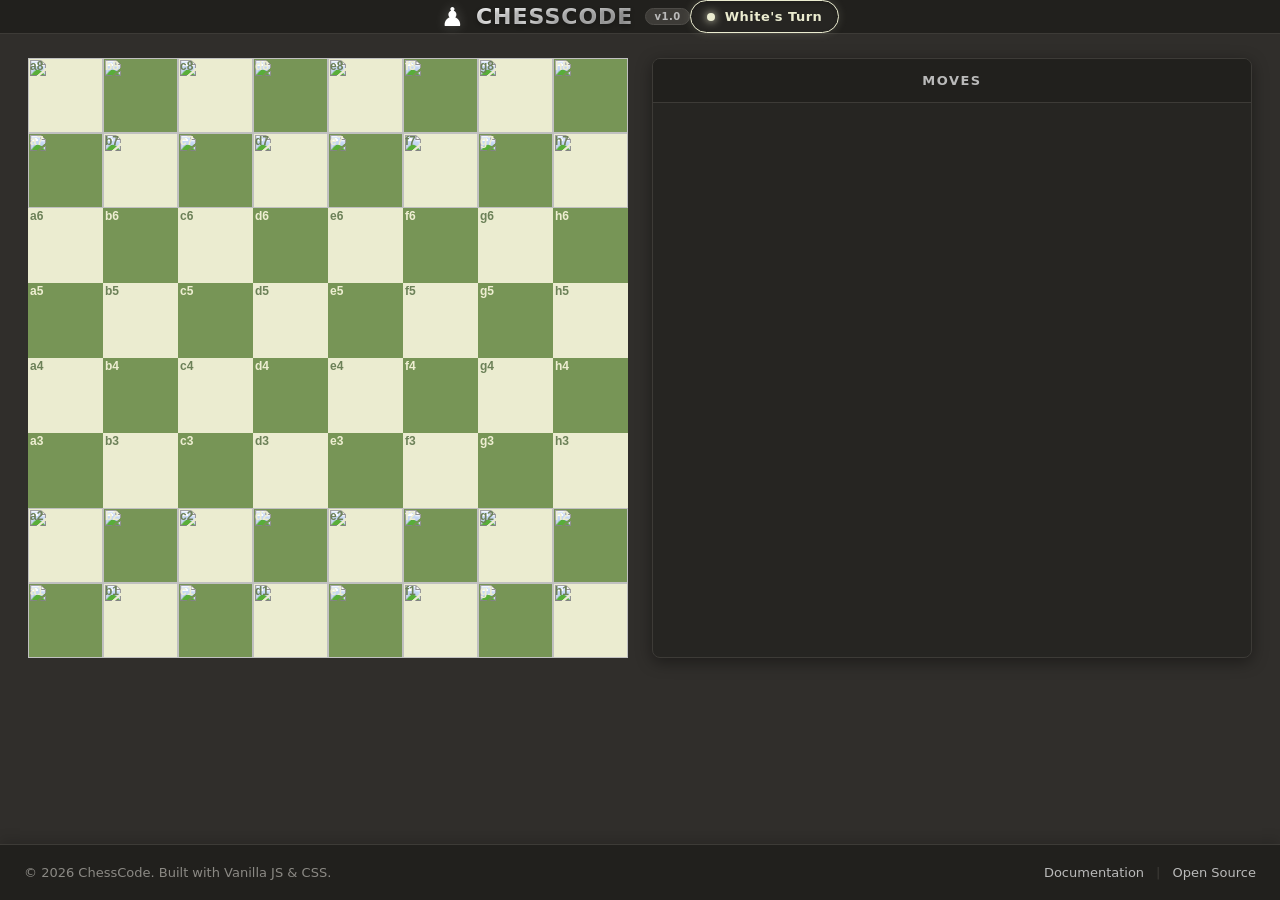
==== index.html @ a530fbfc "updated header or footer" ====
<!doctype html>
<html lang="en">

<head>
  <meta charset="UTF-8" />
  <meta name="viewport" content="width=device-width, initial-scale=1.0" />
  <title>ChessCode</title>
  <link rel="stylesheet" href="./style/style.css" />
  <link rel="stylesheet" href="./style/mobile.css" />
</head>

<body>
  <header class="app-header">
    <div class="header-content">
      <div class="logo-area">
        <span class="logo-icon">♟️</span>
        <h1 class="app-title">ChessCode</h1>
        <span class="badge">v1.0</span>
      </div>
      <div class="header-actions">
        <div id="game-status" class="status-indicator white-turn">
          <span class="status-dot"></span>
          <span id="status-text">White's Turn</span>
        </div>
      </div>
    </div>
  </header>

  <main id="flex">
    <div id="root"></div>
    <div id="chessboardmovelogger">
      <div class="logger-header">Moves</div>
      <ol></ol>
    </div>
  </main>

  <footer class="app-footer">
    <div class="footer-content">
      <div class="footer-left">
        <p>&copy; 2026 ChessCode. Built with Vanilla JS & CSS.</p>
      </div>
      <div class="footer-right">
        <a href="./docs/README.md" class="footer-link">Documentation</a>
        <span class="footer-divider">|</span>
        <span class="footer-link">Open Source</span>
      </div>
    </div>
  </footer>

  <script type="module" src="./index.js"></script>
</body>

</html>
---- style/style.css ----
* {
  box-sizing: border-box;
  color: white;
}

body {
  background-color: #302e2b;
  font-family: "Inter", "Segoe UI", system-ui, -apple-system, sans-serif;
  margin: 0;
  padding: 0;
  display: flex;
  flex-direction: column;
  min-height: 100vh;
}

/* ===== LAYOUT ===== */

#flex {
  display: flex;
  gap: 24px;
  justify-content: center;
  align-items: flex-start;
  flex: 1;
  padding: 24px;
}

.board-container {
  display: flex;
  flex-direction: column;
  align-items: center;
  gap: 0;
}

.side-panel {
  display: flex;
  flex-direction: column;
  gap: 16px;
  margin-top: 0;
}

/* ===== BOARD ===== */

#root {
  display: flex;
  flex-direction: column;
  justify-content: center;
  width: max-content;
}

.squareRow {
  display: flex;
  width: 600px;
  height: 75px;
  background-color: aqua;
}

.square {
  width: 75px;
  height: 75px;
  margin: auto;
  position: relative;
}

.white {
  background-color: #ebecd0;
}

.black {
  background-color: #779556;
}

.highlightYellow {
  background-color: #f7f769;
}

.piece {
  width: 75px;
  height: 75px;
  margin: auto;
  display: block;
  cursor: pointer;
}

.captureColor {
  background-color: #ee4b2b;
}

.highlight {
  position: absolute;
  top: 50%;
  left: 50%;
  transform: translate(-50%, -50%);
  width: 25px;
  height: 25px;
  border-radius: 75%;
  background-color: rgba(0, 0, 0, 0.2);
}

/* ===== SQUARE LABELS ===== */

.labelId {
  position: absolute;
  color: #302e2b;
  font-size: 12px;
  font-weight: 600;
  font-family: "Inter", "Gill Sans", "Gill Sans MT", Calibri, "Trebuchet MS", sans-serif;
  left: 2px;
  top: 0.5px;
}

.white-label-id {
  color: #6c8158;
}

.black-label-id {
  color: #eeeed2;
}



/* ===== MOVE LOGGER ===== */

#chessboardmovelogger {
  display: flex;
  flex-direction: column;
  height: 600px;
  width: 600px;
  background-color: #262522;
  border: 1px solid #3d3b37;
  border-radius: 8px;
  box-shadow: 0 4px 16px rgba(0, 0, 0, 0.4);
  font-family: "Inter", system-ui, -apple-system, sans-serif;
}

.logger-header {
  background-color: #21201d;
  color: #bababa;
  text-align: center;
  padding: 14px;
  font-weight: 700;
  font-size: 13px;
  text-transform: uppercase;
  letter-spacing: 1.5px;
  border-bottom: 1px solid #3d3b37;
  border-top-left-radius: 7px;
  border-top-right-radius: 7px;
}

#chessboardmovelogger ol {
  flex: 1;
  overflow-y: auto;
  margin: 0;
  padding: 8px 0;
  list-style-type: none;
  counter-reset: move-counter;
}

#chessboardmovelogger li {
  display: grid;
  grid-template-columns: 45px 1fr 1fr;
  padding: 10px 16px;
  font-size: 14px;
  color: #c3c3c3;
  align-items: center;
  border-bottom: 1px solid rgba(255, 255, 255, 0.02);
  transition: background-color 0.15s ease;
}

#chessboardmovelogger li:nth-child(odd) {
  background-color: #2a2926;
}

#chessboardmovelogger li:hover {
  background-color: #31302c;
}

#chessboardmovelogger li::before {
  counter-increment: move-counter;
  content: counter(move-counter) ".";
  color: #646464;
  font-weight: 700;
  font-family: "JetBrains Mono", monospace;
  font-size: 13px;
}

.leftSide,
.rightSide {
  font-family: "JetBrains Mono", monospace;
  font-size: 14px;
  display: flex;
  align-items: center;
  gap: 6px;
}

.leftSide {
  color: #e1e1e1;
}

.rightSide {
  color: #bababa;
}

/* Custom premium scrollbar for the moves list */
#chessboardmovelogger ol::-webkit-scrollbar {
  width: 8px;
}

#chessboardmovelogger ol::-webkit-scrollbar-track {
  background: #21201d;
}

#chessboardmovelogger ol::-webkit-scrollbar-thumb {
  background: #474540;
  border-radius: 4px;
}

#chessboardmovelogger ol::-webkit-scrollbar-thumb:hover {
  background: #575550;
}

/* ===== PAWN PROMOTION MODAL ===== */

.modal-container {
  position: absolute;
  top: 0;
  right: 0;
  bottom: 0;
  left: 0;
  display: flex;
  justify-content: center;
  align-items: center;
  flex-direction: column;
}

.blur {
  filter: blur(16px);
}

.modal p {
  font-family: "Inter", sans-serif;
  font-size: 40px;
  padding: 4px 8px;
  color: #fff;
  text-align: center;
  background-color: red;
}

.modal img {
  box-sizing: border-box;
  width: 180px;
  border: 5px solid transparent;
}

.modal img:hover {
  border: 5px solid yellow;
}

/* ===== HEADER & FOOTER ===== */

.app-header {
  display: flex;
  flex-direction: column;
  justify-content: center;
  align-items: center;
  background-color: #21201d;
  border-bottom: 1px solid #3d3b37;
}

.header-content {
  max-width: 1250px;
  margin: 0 auto;
  display: flex;
  justify-content: space-between;
  align-items: center;
}

.logo-area {
  display: flex;
  align-items: center;
  gap: 12px;
}

.logo-icon {
  font-size: 26px;
  filter: drop-shadow(0 0 6px rgba(255, 255, 255, 0.2));
  transition: transform 0.3s ease;
}

.logo-area:hover .logo-icon {
  transform: rotate(15deg) scale(1.1);
}

.app-title {
  font-size: 22px;
  font-weight: 800;
  letter-spacing: 1px;
  margin: 0;
  text-transform: uppercase;
  background: linear-gradient(135deg, #ffffff 0%, #a8a8a8 100%);
  -webkit-background-clip: text;
  -webkit-text-fill-color: transparent;
  text-shadow: 0 2px 4px rgba(0, 0, 0, 0.3);
}

.badge {
  background-color: #3d3b37;
  color: #bababa;
  font-size: 10px;
  font-weight: 700;
  padding: 2px 8px;
  border-radius: 12px;
  border: 1px solid #4d4b47;
  letter-spacing: 0.5px;
}

.header-actions {
  display: flex;
  align-items: center;
  gap: 16px;
}

.status-indicator {
  display: flex;
  align-items: center;
  gap: 10px;
  background-color: #262522;
  padding: 8px 16px;
  border-radius: 20px;
  border: 1px solid #3d3b37;
  font-size: 13px;
  font-weight: 600;
  letter-spacing: 0.5px;
  transition: all 0.3s cubic-bezier(0.4, 0, 0.2, 1);
  box-shadow: inset 0 2px 4px rgba(0, 0, 0, 0.2);
}

.status-dot {
  width: 8px;
  height: 8px;
  border-radius: 50%;
  transition: all 0.3s ease;
}

/* White turn indicator states */
.status-indicator.white-turn {
  border-color: #ebecd0;
  box-shadow: 0 0 10px rgba(235, 236, 208, 0.15), inset 0 2px 4px rgba(0, 0, 0, 0.2);
}

.status-indicator.white-turn .status-dot {
  background-color: #ebecd0;
  box-shadow: 0 0 8px #ebecd0;
}

.status-indicator.white-turn #status-text {
  color: #ebecd0;
}

/* Black turn indicator states */
.status-indicator.black-turn {
  border-color: #779556;
  box-shadow: 0 0 10px rgba(119, 149, 86, 0.15), inset 0 2px 4px rgba(0, 0, 0, 0.2);
}

.status-indicator.black-turn .status-dot {
  background-color: #779556;
  box-shadow: 0 0 8px #779556;
}

.status-indicator.black-turn #status-text {
  color: #779556;
}

/* FOOTER STYLING */
.app-footer {
  background-color: #21201d;
  border-top: 1px solid #3d3b37;
  padding: 20px 24px;
  margin-top: auto;
  box-shadow: 0 -4px 12px rgba(0, 0, 0, 0.15);
}

.footer-content {
  max-width: 1250px;
  margin: 0 auto;
  display: flex;
  justify-content: space-between;
  align-items: center;
  color: #8b8984;
  font-size: 13px;
}

.footer-left p {
  margin: 0;
  color: #8b8984;
}

.footer-right {
  display: flex;
  align-items: center;
  gap: 12px;
}

.footer-link {
  color: #bababa;
  text-decoration: none;
  font-weight: 500;
  transition: color 0.2s ease, text-shadow 0.2s ease;
}

.footer-link:hover {
  color: #ffffff;
  text-shadow: 0 0 8px rgba(255, 255, 255, 0.4);
}

.footer-divider {
  color: #3d3b37;
  user-select: none;
}
---- style/mobile.css ----
/* =============================================
   MOBILE & RESPONSIVE LAYOUT
   Breakpoints:
     - Tablet:  max-width 1024px
     - Phone:   max-width 600px
     - Small:   max-width 400px
   ============================================= */

/* ───────── Tablet (≤ 1024px) ───────── */
@media screen and (max-width: 1024px) {

  /* Stack board + logger vertically */
  #flex {
    flex-direction: column;
    align-items: center;
    gap: 16px;
    padding: 12px;
  }

  body {
    padding: 12px;
  }

  /* Scale the board to fit the viewport */
  .squareRow {
    width: calc(min(90vw, 560px));        /* row width adapts */
    height: calc(min(90vw, 560px) / 8);   /* keep squares square */
  }

  .square {
    width:  calc(min(90vw, 560px) / 8);
    height: calc(min(90vw, 560px) / 8);
  }

  .piece {
    width:  calc(min(90vw, 560px) / 8);
    height: calc(min(90vw, 560px) / 8);
  }

  .highlight {
    width:  calc(min(90vw, 560px) / 8 / 3);
    height: calc(min(90vw, 560px) / 8 / 3);
  }

  /* Square labels – scale with square size (desktop ratio: 12px / 75px ≈ 16%) */
  .labelId {
    font-size: calc(min(90vw, 560px) / 8 * 0.16);
  }

  /* Move logger matches board width */
  #chessboardmovelogger {
    width: calc(min(90vw, 560px));
    height: 300px;                         /* shorter on tablets */
  }

  /* Promotion modal images scale down */
  .modal img {
    width: 140px;
  }

  .modal p {
    font-size: 32px;
  }
}


/* ───────── Phone (≤ 600px) ───────── */
@media screen and (max-width: 600px) {

  body {
    padding: 6px;
  }

  #flex {
    gap: 10px;
    padding: 6px;
  }

  /* Board fills almost the full width */
  .squareRow {
    width: calc(96vw);
    height: calc(96vw / 8);
  }

  .square {
    width:  calc(96vw / 8);
    height: calc(96vw / 8);
  }

  .piece {
    width:  calc(96vw / 8);
    height: calc(96vw / 8);
  }

  .highlight {
    width:  calc(96vw / 8 / 3);
    height: calc(96vw / 8 / 3);
  }

  /* Square labels – scale with square size */
  .labelId {
    font-size: calc(96vw / 8 * 0.16);
    left: 1px;
    top: 0px;
  }

  /* Move logger */
  #chessboardmovelogger {
    width: 96vw;
    height: 240px;
    border-radius: 6px;
  }

  .logger-header {
    padding: 10px;
    font-size: 11px;
    letter-spacing: 1px;
  }

  #chessboardmovelogger li {
    grid-template-columns: 35px 1fr 1fr;
    padding: 8px 10px;
    font-size: 12px;
  }

  #chessboardmovelogger li::before {
    font-size: 11px;
  }

  .leftSide,
  .rightSide {
    font-size: 12px;
    gap: 4px;
  }

  /* Scrollbar thinner on mobile */
  #chessboardmovelogger ol::-webkit-scrollbar {
    width: 5px;
  }

  /* Promotion modal */
  .modal img {
    width: 100px;
  }

  .modal p {
    font-size: 26px;
    padding: 3px 6px;
  }
}


/* ───────── Small phones (≤ 400px) ───────── */
@media screen and (max-width: 400px) {

  body {
    padding: 2px;
  }

  #flex {
    gap: 6px;
    padding: 2px;
  }

  .squareRow {
    width: 98vw;
    height: calc(98vw / 8);
  }

  .square {
    width:  calc(98vw / 8);
    height: calc(98vw / 8);
  }

  .piece {
    width:  calc(98vw / 8);
    height: calc(98vw / 8);
  }

  .highlight {
    width:  calc(98vw / 8 / 3);
    height: calc(98vw / 8 / 3);
  }

  .labelId {
    font-size: calc(98vw / 8 * 0.16);
  }

  /* Move logger compact */
  #chessboardmovelogger {
    width: 98vw;
    height: 200px;
    border-radius: 4px;
  }

  .logger-header {
    padding: 8px;
    font-size: 10px;
  }

  #chessboardmovelogger li {
    grid-template-columns: 28px 1fr 1fr;
    padding: 6px 8px;
    font-size: 11px;
  }

  .leftSide,
  .rightSide {
    font-size: 11px;
  }

  /* Promotion modal */
  .modal img {
    width: 80px;
  }

  .modal p {
    font-size: 22px;
  }
}


/* ───────── Landscape phones ───────── */
@media screen and (max-height: 500px) and (orientation: landscape) {

  #flex {
    flex-direction: row;
    align-items: flex-start;
    gap: 10px;
  }

  /* Use viewport height to fit the board on screen */
  .squareRow {
    width: calc(85vh);
    height: calc(85vh / 8);
  }

  .square {
    width:  calc(85vh / 8);
    height: calc(85vh / 8);
  }

  .piece {
    width:  calc(85vh / 8);
    height: calc(85vh / 8);
  }

  #chessboardmovelogger {
    width: 240px;
    height: 85vh;
  }

  .highlight {
    width:  calc(85vh / 8 / 3);
    height: calc(85vh / 8 / 3);
  }

  .labelId {
    font-size: calc(85vh / 8 * 0.16);
  }
}

/* =============================================
   Header & Footer Mobile Styling
   ============================================= */

@media screen and (max-width: 1024px) {
  .app-header {
    padding: 12px 16px;
  }
  .app-footer {
    padding: 16px;
  }
}

@media screen and (max-width: 600px) {
  .header-content {
    flex-direction: column;
    gap: 10px;
    align-items: center;
  }
  .logo-area {
    gap: 8px;
  }
  .app-title {
    font-size: 18px;
  }
  .footer-content {
    flex-direction: column;
    gap: 12px;
    align-items: center;
    text-align: center;
  }
  .footer-right {
    gap: 8px;
  }
}

@media screen and (max-width: 400px) {
  .app-title {
    font-size: 16px;
  }
  .badge {
    display: none;
  }
}
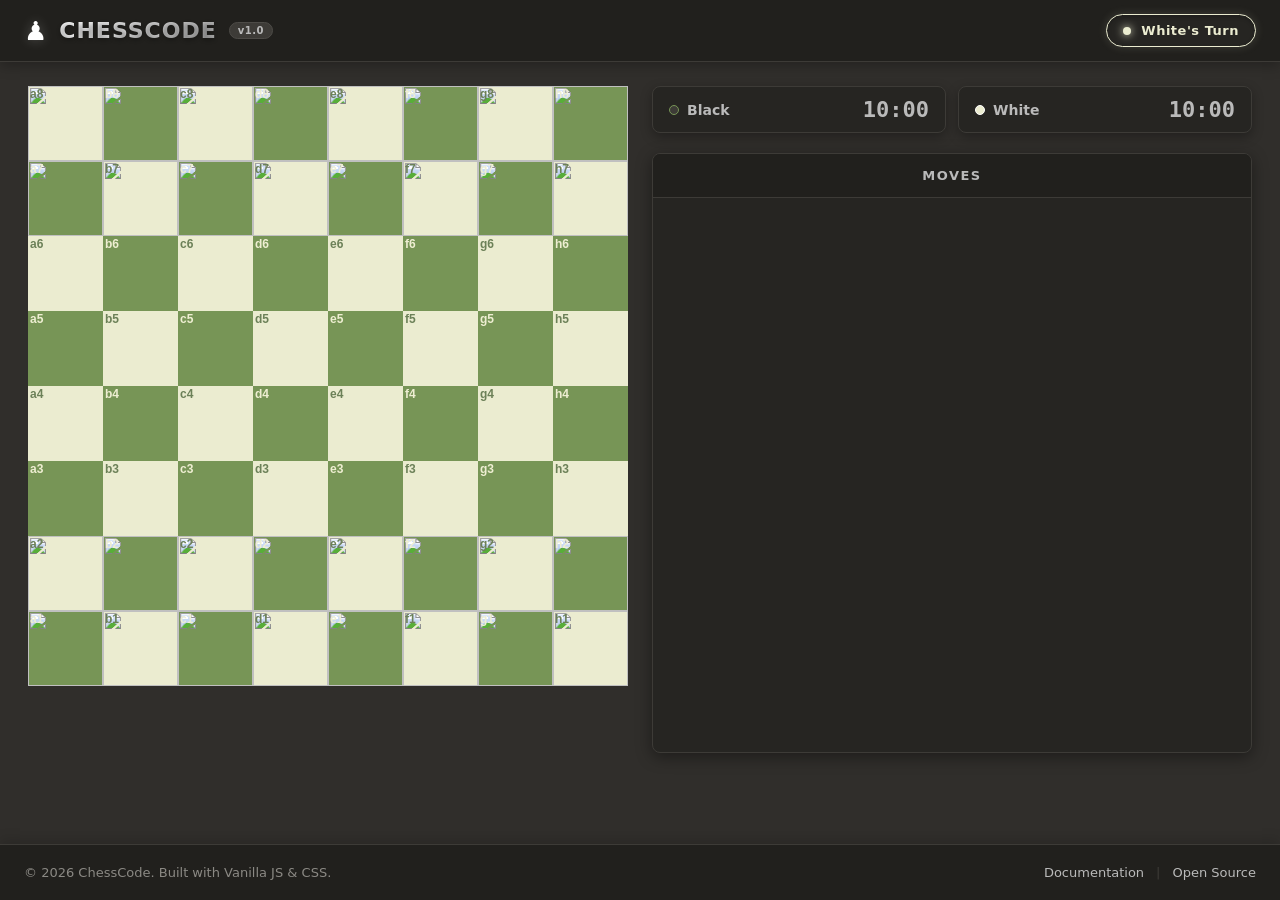
==== commit 53441da8: "feat: implement core chess UI/UX, game timers, and architectural documentation" ====
--- a/index.html
+++ b/index.html
@@ -27,10 +27,30 @@
   </header>
 
   <main id="flex">
-    <div id="root"></div>
-    <div id="chessboardmovelogger">
-      <div class="logger-header">Moves</div>
-      <ol></ol>
+    <div class="board-container">
+      <div id="root"></div>
+    </div>
+    <div class="side-panel">
+      <div class="timers-widget">
+        <div class="timer-card black-card">
+          <div class="timer-player-info">
+            <span class="player-dot black-dot"></span>
+            <span class="player-name">Black</span>
+          </div>
+          <div id="black-timer" class="timer">10:00</div>
+        </div>
+        <div class="timer-card white-card">
+          <div class="timer-player-info">
+            <span class="player-dot white-dot"></span>
+            <span class="player-name">White</span>
+          </div>
+          <div id="white-timer" class="timer">10:00</div>
+        </div>
+      </div>
+      <div id="chessboardmovelogger">
+        <div class="logger-header">Moves</div>
+        <ol></ol>
+      </div>
     </div>
   </main>
 
--- a/style/style.css
+++ b/style/style.css
@@ -258,12 +258,13 @@
 /* ===== HEADER & FOOTER ===== */
 
 .app-header {
-  display: flex;
-  flex-direction: column;
-  justify-content: center;
-  align-items: center;
   background-color: #21201d;
   border-bottom: 1px solid #3d3b37;
+  padding: 14px 24px;
+  position: sticky;
+  top: 0;
+  z-index: 100;
+  box-shadow: 0 4px 12px rgba(0, 0, 0, 0.25);
 }
 
 .header-content {
@@ -415,5 +416,158 @@
 
 .footer-divider {
   color: #3d3b37;
-  user-select: none;
+  /* user-select: none; */
+}
+
+/* ===== TIMERS ===== */
+.timers-widget {
+  display: flex;
+  gap: 12px;
+  width: 100%;
+  margin-bottom: 4px;
+}
+
+.timer-card {
+  flex: 1;
+  background-color: #262522;
+  border: 1px solid #3d3b37;
+  border-radius: 8px;
+  padding: 10px 16px;
+  display: flex;
+  justify-content: space-between;
+  align-items: center;
+  box-shadow: 0 4px 12px rgba(0, 0, 0, 0.3);
+  transition: all 0.3s ease;
+}
+
+.timer-card:has(.timer.active) {
+  border-color: #779556;
+  box-shadow: 0 0 12px rgba(119, 149, 86, 0.25);
+}
+
+.timer-card:has(.timer.low-time) {
+  border-color: #ff3b30;
+  box-shadow: 0 0 12px rgba(255, 59, 48, 0.25);
+}
+
+.timer-player-info {
+  display: flex;
+  align-items: center;
+  gap: 8px;
+}
+
+.player-dot {
+  width: 10px;
+  height: 10px;
+  border-radius: 50%;
+  display: inline-block;
+}
+
+.player-dot.white-dot {
+  background-color: #ebecd0;
+  border: 1px solid #ffffff;
+}
+
+.player-dot.black-dot {
+  background-color: #3d3b37;
+  border: 1px solid #779556;
+}
+
+.player-name {
+  font-size: 14px;
+  font-weight: 600;
+  color: #bababa;
+}
+
+.timer {
+  font-family: "JetBrains Mono", monospace;
+  font-size: 22px;
+  font-weight: 700;
+  color: #bababa;
+  text-align: right;
+  transition: all 0.3s ease;
+}
+
+.timer.active {
+  color: #ffffff;
+  text-shadow: 0 0 8px rgba(255, 255, 255, 0.5);
+}
+
+.timer.low-time {
+  animation: pulse-red 1s infinite alternate;
+  color: #ff3b30;
+}
+
+@keyframes pulse-red {
+  from {
+    box-shadow: 0 0 8px rgba(255, 59, 48, 0.4);
+  }
+  to {
+    box-shadow: 0 0 20px rgba(255, 59, 48, 0.8);
+  }
+}
+
+/* ===== TIMEOUT OVERLAY ===== */
+.timeout-overlay {
+  position: fixed;
+  top: 0;
+  left: 0;
+  width: 100vw;
+  height: 100vh;
+  background-color: rgba(0, 0, 0, 0.8);
+  display: flex;
+  justify-content: center;
+  align-items: center;
+  z-index: 10000;
+  font-family: "Inter", sans-serif;
+  backdrop-filter: blur(4px);
+}
+
+.timeout-overlay-content {
+  background-color: #262522;
+  padding: 32px 48px;
+  border-radius: 8px;
+  border: 1px solid #3d3b37;
+  text-align: center;
+  box-shadow: 0 8px 32px rgba(0, 0, 0, 0.5);
+  animation: modalScale 0.3s ease-out;
+}
+
+.timeout-overlay h2 {
+  font-size: 32px;
+  margin-bottom: 16px;
+  color: #ff3b30;
+}
+
+.timeout-overlay p {
+  font-size: 18px;
+  color: #bababa;
+  margin-bottom: 24px;
+}
+
+.timeout-overlay button {
+  background-color: #779556;
+  color: #ffffff;
+  border: none;
+  padding: 12px 24px;
+  font-size: 16px;
+  font-weight: 600;
+  border-radius: 4px;
+  cursor: pointer;
+  transition: background-color 0.2s ease;
+}
+
+.timeout-overlay button:hover {
+  background-color: #86a665;
+}
+
+@keyframes modalScale {
+  from {
+    transform: scale(0.9);
+    opacity: 0;
+  }
+  to {
+    transform: scale(1);
+    opacity: 1;
+  }
 }
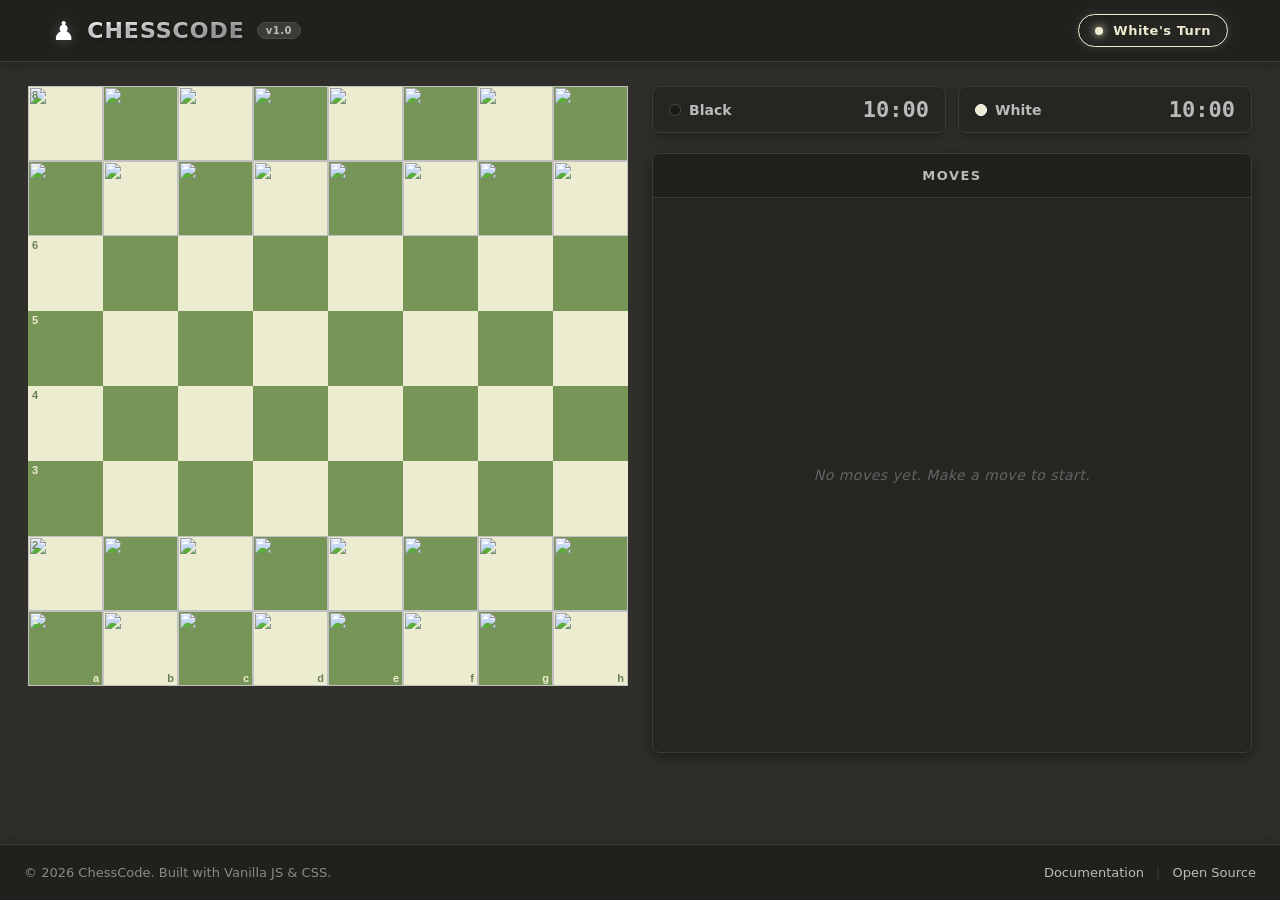
==== commit 238ee4a8: "fix(ui): resolve usability issues for square coordinates, player status indicators, header alignment" ====
--- a/index.html
+++ b/index.html
@@ -34,22 +34,22 @@
       <div class="timers-widget">
         <div class="timer-card black-card">
           <div class="timer-player-info">
-            <span class="player-dot black-dot"></span>
+            <span class="player-dot black-dot" aria-hidden="true"></span>
             <span class="player-name">Black</span>
           </div>
           <div id="black-timer" class="timer">10:00</div>
         </div>
         <div class="timer-card white-card">
           <div class="timer-player-info">
-            <span class="player-dot white-dot"></span>
+            <span class="player-dot white-dot" aria-hidden="true"></span>
             <span class="player-name">White</span>
           </div>
           <div id="white-timer" class="timer">10:00</div>
         </div>
       </div>
-      <div id="chessboardmovelogger">
+      <div id="chessboardmovelogger" aria-label="Move history">
         <div class="logger-header">Moves</div>
-        <ol></ol>
+        <ol aria-live="polite" aria-atomic="false" aria-relevant="additions"></ol>
       </div>
     </div>
   </main>
--- a/style/style.css
+++ b/style/style.css
@@ -100,12 +100,21 @@
 
 .labelId {
   position: absolute;
-  color: #302e2b;
-  font-size: 12px;
-  font-weight: 600;
+  font-size: 11px;
+  font-weight: 700;
   font-family: "Inter", "Gill Sans", "Gill Sans MT", Calibri, "Trebuchet MS", sans-serif;
-  left: 2px;
-  top: 0.5px;
+  pointer-events: none;
+  user-select: none;
+}
+
+.rank-label {
+  top: 3px;
+  left: 4px;
+}
+
+.file-label {
+  bottom: 2px;
+  right: 4px;
 }
 
 .white-label-id {
@@ -153,6 +162,19 @@
   padding: 8px 0;
   list-style-type: none;
   counter-reset: move-counter;
+  position: relative;
+}
+
+#chessboardmovelogger ol:empty::after {
+  content: "No moves yet. Make a move to start.";
+  display: flex;
+  align-items: center;
+  justify-content: center;
+  height: 100%;
+  color: #646464;
+  font-size: 14px;
+  font-style: italic;
+  letter-spacing: 0.5px;
 }
 
 #chessboardmovelogger li {
@@ -260,7 +282,7 @@
 .app-header {
   background-color: #21201d;
   border-bottom: 1px solid #3d3b37;
-  padding: 14px 24px;
+  padding: 14px 0;
   position: sticky;
   top: 0;
   z-index: 100;
@@ -268,8 +290,10 @@
 }
 
 .header-content {
-  max-width: 1250px;
+  max-width: 1224px;
+  width: 100%;
   margin: 0 auto;
+  padding: 0 24px;
   display: flex;
   justify-content: space-between;
   align-items: center;
@@ -457,10 +481,11 @@
 }
 
 .player-dot {
-  width: 10px;
-  height: 10px;
+  width: 12px;
+  height: 12px;
   border-radius: 50%;
   display: inline-block;
+  flex-shrink: 0;
 }
 
 .player-dot.white-dot {
@@ -469,8 +494,8 @@
 }
 
 .player-dot.black-dot {
-  background-color: #3d3b37;
-  border: 1px solid #779556;
+  background-color: #1a1917;
+  border: 1px solid #4d4b47;
 }
 
 .player-name {
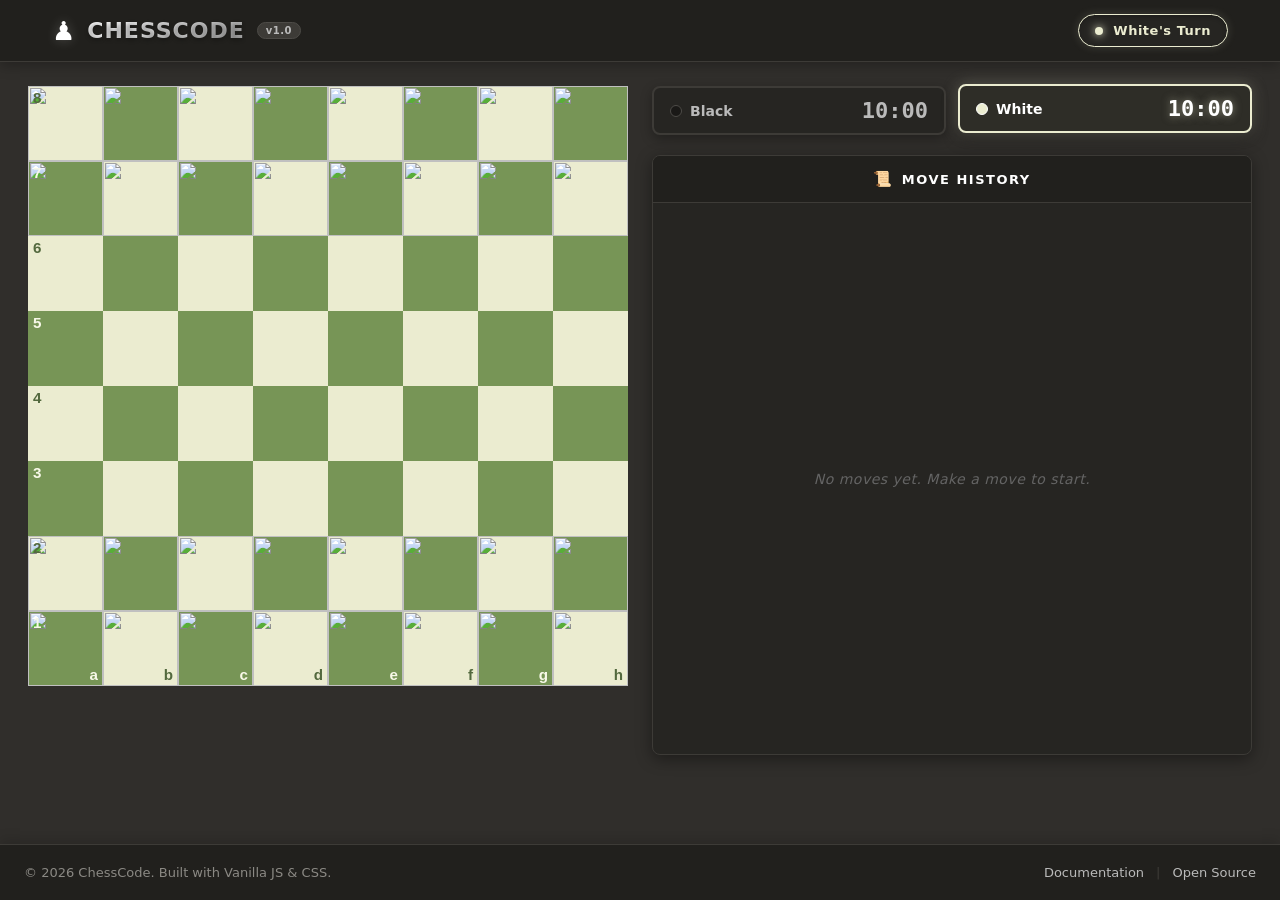
==== commit a9038b29: "fix(ui): improve chessboard coordinates, active player timer feedback, and move history affordance" ====
--- a/index.html
+++ b/index.html
@@ -32,14 +32,14 @@
     </div>
     <div class="side-panel">
       <div class="timers-widget">
-        <div class="timer-card black-card">
+        <div class="timer-card black-card" aria-label="Black player's turn - Inactive">
           <div class="timer-player-info">
             <span class="player-dot black-dot" aria-hidden="true"></span>
             <span class="player-name">Black</span>
           </div>
           <div id="black-timer" class="timer">10:00</div>
         </div>
-        <div class="timer-card white-card">
+        <div class="timer-card white-card active-player" aria-current="time" aria-label="White player's turn - Active clock">
           <div class="timer-player-info">
             <span class="player-dot white-dot" aria-hidden="true"></span>
             <span class="player-name">White</span>
@@ -47,8 +47,11 @@
           <div id="white-timer" class="timer">10:00</div>
         </div>
       </div>
-      <div id="chessboardmovelogger" aria-label="Move history">
-        <div class="logger-header">Moves</div>
+      <div id="chessboardmovelogger" role="region" aria-labelledby="move-logger-heading" tabindex="0">
+        <div class="logger-header" id="move-logger-heading">
+          <span class="logger-icon" aria-hidden="true">📜</span>
+          <span class="logger-title">Move History</span>
+        </div>
         <ol aria-live="polite" aria-atomic="false" aria-relevant="additions"></ol>
       </div>
     </div>
--- a/style/style.css
+++ b/style/style.css
@@ -100,29 +100,31 @@
 
 .labelId {
   position: absolute;
-  font-size: 11px;
-  font-weight: 700;
+  font-size: clamp(0.75rem, 1.25vw, 0.95rem);
+  font-weight: 700;
+  line-height: 1;
   font-family: "Inter", "Gill Sans", "Gill Sans MT", Calibri, "Trebuchet MS", sans-serif;
   pointer-events: none;
   user-select: none;
+  z-index: 1;
 }
 
 .rank-label {
-  top: 3px;
-  left: 4px;
+  top: 4px;
+  left: 5px;
 }
 
 .file-label {
-  bottom: 2px;
-  right: 4px;
+  bottom: 4px;
+  right: 5px;
 }
 
 .white-label-id {
-  color: #6c8158;
+  color: #53693e;
 }
 
 .black-label-id {
-  color: #eeeed2;
+  color: #f7f8e8;
 }
 
 
@@ -139,13 +141,23 @@
   border-radius: 8px;
   box-shadow: 0 4px 16px rgba(0, 0, 0, 0.4);
   font-family: "Inter", system-ui, -apple-system, sans-serif;
+  transition: border-color 0.2s ease, box-shadow 0.2s ease;
+}
+
+#chessboardmovelogger:focus-visible,
+#chessboardmovelogger ol:focus-visible {
+  outline: 2px solid #779556;
+  outline-offset: 2px;
 }
 
 .logger-header {
   background-color: #21201d;
-  color: #bababa;
-  text-align: center;
-  padding: 14px;
+  color: #e1e1e1;
+  display: flex;
+  align-items: center;
+  justify-content: center;
+  gap: 8px;
+  padding: 14px 16px;
   font-weight: 700;
   font-size: 13px;
   text-transform: uppercase;
@@ -153,6 +165,17 @@
   border-bottom: 1px solid #3d3b37;
   border-top-left-radius: 7px;
   border-top-right-radius: 7px;
+  user-select: none;
+}
+
+.logger-icon {
+  font-size: 15px;
+}
+
+.logger-title {
+  font-size: 13px;
+  font-weight: 700;
+  letter-spacing: 1.5px;
 }
 
 #chessboardmovelogger ol {
@@ -454,24 +477,62 @@
 .timer-card {
   flex: 1;
   background-color: #262522;
-  border: 1px solid #3d3b37;
+  border: 2px solid #3d3b37;
   border-radius: 8px;
   padding: 10px 16px;
   display: flex;
   justify-content: space-between;
   align-items: center;
   box-shadow: 0 4px 12px rgba(0, 0, 0, 0.3);
-  transition: all 0.3s ease;
-}
-
-.timer-card:has(.timer.active) {
+  transition: all 0.25s cubic-bezier(0.4, 0, 0.2, 1);
+  position: relative;
+}
+
+/* Active Player Timer Treatment */
+.timer-card.active-player {
+  transform: translateY(-2px);
+}
+
+.timer-card.white-card.active-player {
+  border-color: #ebecd0;
+  background-color: #2e2d27;
+  box-shadow: 0 0 16px rgba(235, 236, 208, 0.25), 0 6px 16px rgba(0, 0, 0, 0.4);
+}
+
+.timer-card.white-card.active-player .player-name {
+  color: #ffffff;
+  font-weight: 700;
+}
+
+.timer-card.white-card.active-player .timer {
+  color: #ffffff;
+  text-shadow: 0 0 8px rgba(235, 236, 208, 0.5);
+}
+
+.timer-card.black-card.active-player {
   border-color: #779556;
-  box-shadow: 0 0 12px rgba(119, 149, 86, 0.25);
+  background-color: #262922;
+  box-shadow: 0 0 16px rgba(119, 149, 86, 0.3), 0 6px 16px rgba(0, 0, 0, 0.4);
+}
+
+.timer-card.black-card.active-player .player-name {
+  color: #ffffff;
+  font-weight: 700;
+}
+
+.timer-card.black-card.active-player .timer {
+  color: #ffffff;
+  text-shadow: 0 0 8px rgba(119, 149, 86, 0.6);
 }
 
 .timer-card:has(.timer.low-time) {
-  border-color: #ff3b30;
-  box-shadow: 0 0 12px rgba(255, 59, 48, 0.25);
+  border-color: #ff3b30 !important;
+  box-shadow: 0 0 14px rgba(255, 59, 48, 0.35) !important;
+}
+
+.timer-card:focus-visible {
+  outline: 2px solid #ebecd0;
+  outline-offset: 2px;
 }
 
 .timer-player-info {
--- a/style/mobile.css
+++ b/style/mobile.css
@@ -42,9 +42,9 @@
     height: calc(min(90vw, 560px) / 8 / 3);
   }
 
-  /* Square labels – scale with square size (desktop ratio: 12px / 75px ≈ 16%) */
+  /* Square labels – responsive clamp sizing */
   .labelId {
-    font-size: calc(min(90vw, 560px) / 8 * 0.16);
+    font-size: clamp(0.7rem, 1.6vw, 0.85rem);
   }
 
   /* Move logger matches board width */
@@ -99,9 +99,17 @@
 
   /* Square labels – scale with square size */
   .labelId {
-    font-size: calc(96vw / 8 * 0.16);
-    left: 1px;
-    top: 0px;
+    font-size: clamp(0.62rem, 2.8vw, 0.78rem);
+  }
+
+  .rank-label {
+    top: 2px;
+    left: 3px;
+  }
+
+  .file-label {
+    bottom: 2px;
+    right: 3px;
   }
 
   /* Move logger */
@@ -183,7 +191,7 @@
   }
 
   .labelId {
-    font-size: calc(98vw / 8 * 0.16);
+    font-size: clamp(0.55rem, 3vw, 0.7rem);
   }
 
   /* Move logger compact */
@@ -256,7 +264,7 @@
   }
 
   .labelId {
-    font-size: calc(85vh / 8 * 0.16);
+    font-size: clamp(0.55rem, 2.2vh, 0.75rem);
   }
 }
 
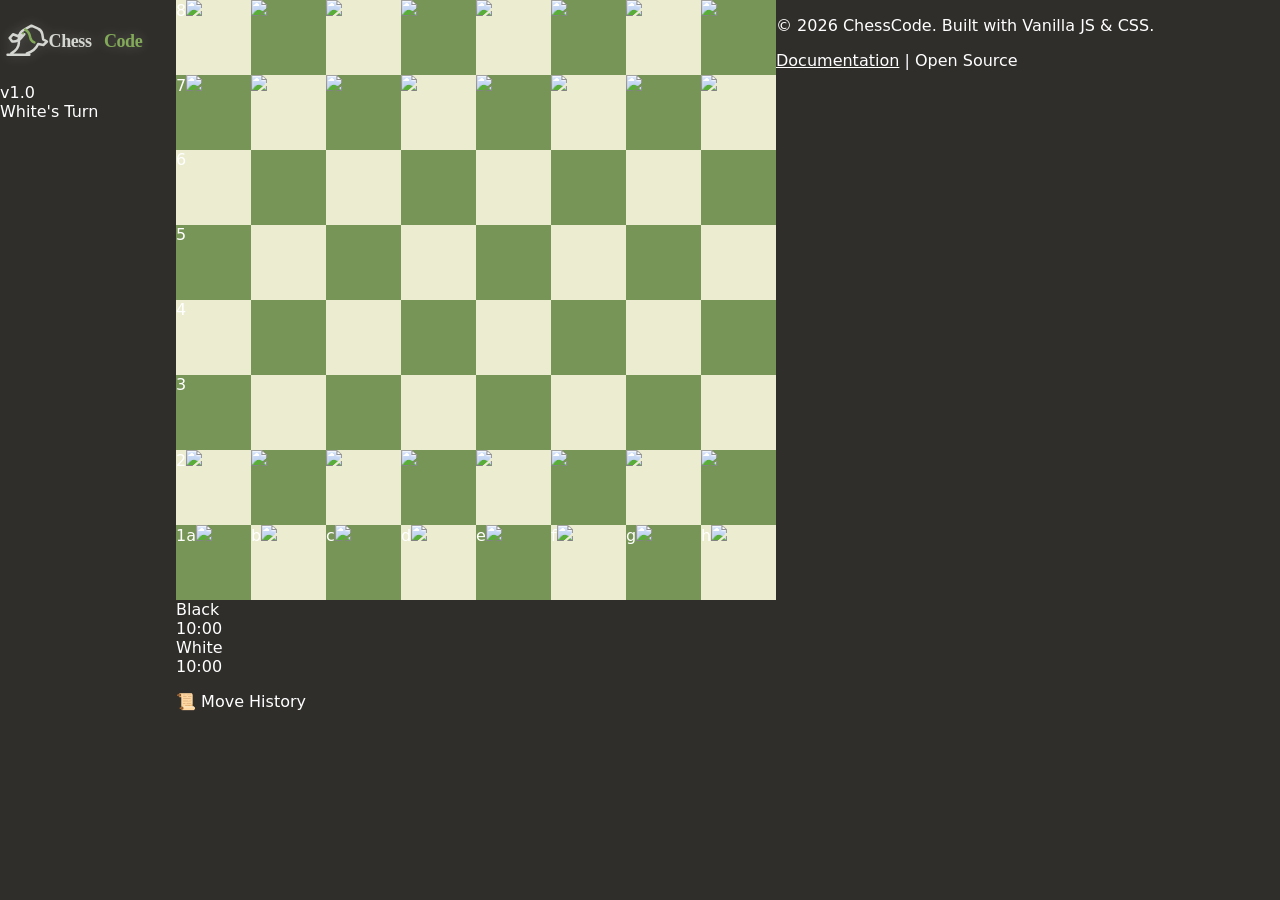
==== commit fd12a170: "feat(ui): replace logo icon with SVG image and adjust styling for better responsiveness" ====
--- a/index.html
+++ b/index.html
@@ -13,8 +13,7 @@
   <header class="app-header">
     <div class="header-content">
       <div class="logo-area">
-        <span class="logo-icon">♟️</span>
-        <h1 class="app-title">ChessCode</h1>
+        <h1 class="app-title"><img class="logo-image" src="./Assets/chesscode-logo.svg" alt="ChessCode" /></h1>
         <span class="badge">v1.0</span>
       </div>
       <div class="header-actions">
--- a/style/style.css
+++ b/style/style.css
@@ -9,26 +9,20 @@
   margin: 0;
   padding: 0;
   display: flex;
-  flex-direction: column;
-  min-height: 100vh;
+.logo-image {
+  display: block;
+  width: 176px;
+  height: auto;
 }
 
 /* ===== LAYOUT ===== */
 
-#flex {
+.logo-area:hover .logo-image {
   display: flex;
   gap: 24px;
   justify-content: center;
   align-items: flex-start;
-  flex: 1;
-  padding: 24px;
-}
-
-.board-container {
-  display: flex;
-  flex-direction: column;
-  align-items: center;
-  gap: 0;
+
 }
 
 .side-panel {
@@ -71,15 +65,31 @@
 
 .highlightYellow {
   background-color: #f7f769;
+  flex-direction: column;
+  min-height: 100vh;
+}
+
+.logo-image {
+  display: block;
+  width: 176px;
+  height: auto;
+  filter: drop-shadow(0 0 6px rgba(255, 255, 255, 0.2));
+  transition: transform 0.3s ease;
+}
 }
 
 .piece {
-  width: 75px;
+#flex {
   height: 75px;
   margin: auto;
   display: block;
   cursor: pointer;
-}
+  flex: 1;
+  padding: 24px;
+}
+
+.logo-area:hover .logo-image {
+  transform: rotate(2deg) scale(1.03);
 
 .captureColor {
   background-color: #ee4b2b;
@@ -328,26 +338,8 @@
   gap: 12px;
 }
 
-.logo-icon {
-  font-size: 26px;
-  filter: drop-shadow(0 0 6px rgba(255, 255, 255, 0.2));
-  transition: transform 0.3s ease;
-}
-
-.logo-area:hover .logo-icon {
-  transform: rotate(15deg) scale(1.1);
-}
-
 .app-title {
-  font-size: 22px;
-  font-weight: 800;
-  letter-spacing: 1px;
   margin: 0;
-  text-transform: uppercase;
-  background: linear-gradient(135deg, #ffffff 0%, #a8a8a8 100%);
-  -webkit-background-clip: text;
-  -webkit-text-fill-color: transparent;
-  text-shadow: 0 2px 4px rgba(0, 0, 0, 0.3);
 }
 
 .badge {
--- a/style/mobile.css
+++ b/style/mobile.css
@@ -290,8 +290,8 @@
   .logo-area {
     gap: 8px;
   }
-  .app-title {
-    font-size: 18px;
+  .logo-image {
+    width: 156px;
   }
   .footer-content {
     flex-direction: column;
@@ -305,8 +305,8 @@
 }
 
 @media screen and (max-width: 400px) {
-  .app-title {
-    font-size: 16px;
+  .logo-image {
+    width: 142px;
   }
   .badge {
     display: none;
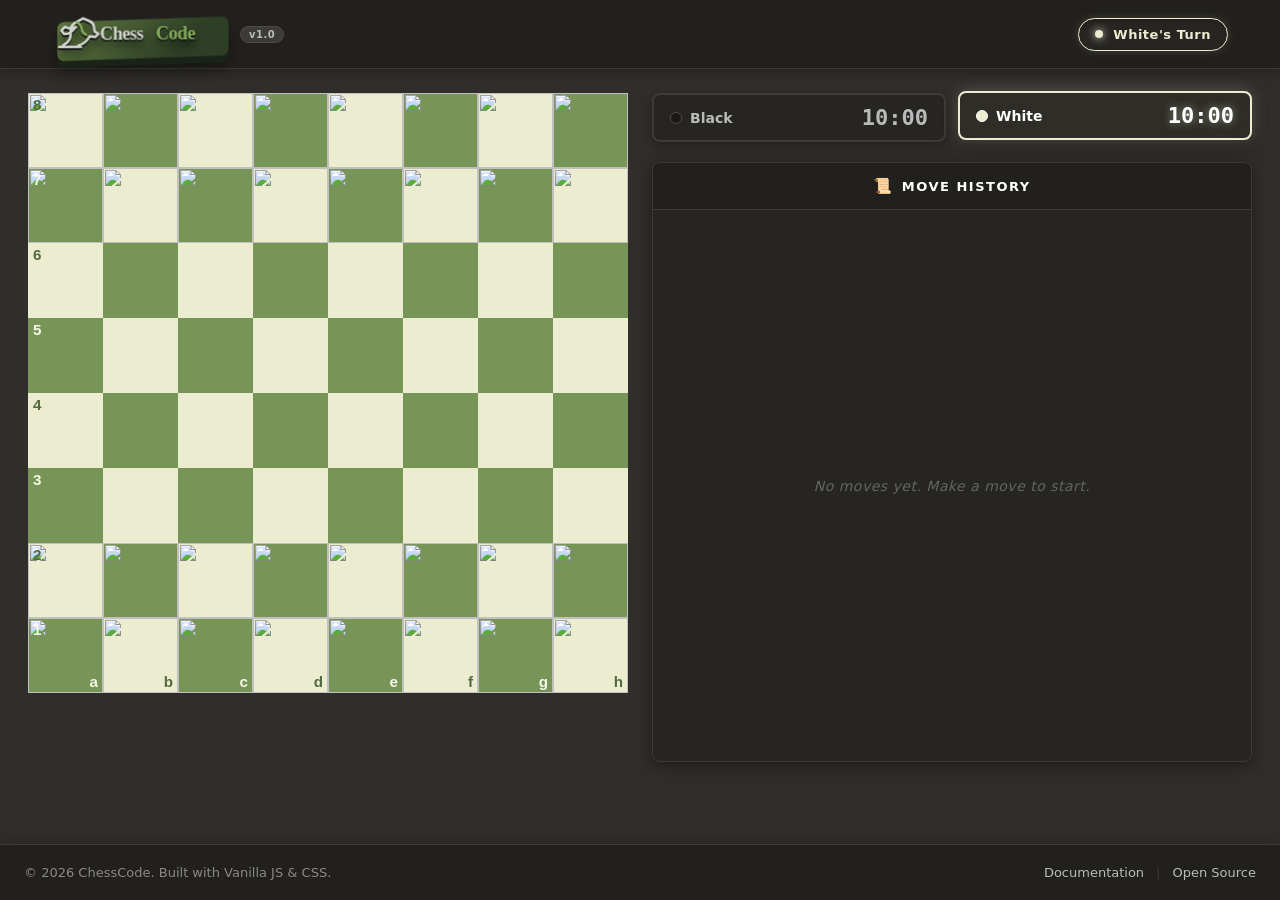
==== commit 54852a9e: "Refactor code structure for improved readability and maintainability" ====
--- a/index.html
+++ b/index.html
@@ -13,7 +13,10 @@
   <header class="app-header">
     <div class="header-content">
       <div class="logo-area">
-        <h1 class="app-title"><img class="logo-image" src="./Assets/chesscode-logo.svg" alt="ChessCode" /></h1>
+          <h1 class="app-title">
+            <span class="logo-mark" aria-hidden="true"></span>
+            <img class="logo-image" src="./Assets/chesscode-logo.svg" alt="ChessCode" />
+          </h1>
         <span class="badge">v1.0</span>
       </div>
       <div class="header-actions">
--- a/style/style.css
+++ b/style/style.css
@@ -9,20 +9,26 @@
   margin: 0;
   padding: 0;
   display: flex;
-.logo-image {
-  display: block;
-  width: 176px;
-  height: auto;
+  flex-direction: column;
+  min-height: 100vh;
 }
 
 /* ===== LAYOUT ===== */
 
-.logo-area:hover .logo-image {
+#flex {
   display: flex;
   gap: 24px;
   justify-content: center;
   align-items: flex-start;
-
+  flex: 1;
+  padding: 24px;
+}
+
+.board-container {
+  display: flex;
+  flex-direction: column;
+  align-items: center;
+  gap: 0;
 }
 
 .side-panel {
@@ -65,31 +71,15 @@
 
 .highlightYellow {
   background-color: #f7f769;
-  flex-direction: column;
-  min-height: 100vh;
-}
-
-.logo-image {
-  display: block;
-  width: 176px;
-  height: auto;
-  filter: drop-shadow(0 0 6px rgba(255, 255, 255, 0.2));
-  transition: transform 0.3s ease;
-}
 }
 
 .piece {
-#flex {
+  width: 75px;
   height: 75px;
   margin: auto;
   display: block;
   cursor: pointer;
-  flex: 1;
-  padding: 24px;
-}
-
-.logo-area:hover .logo-image {
-  transform: rotate(2deg) scale(1.03);
+}
 
 .captureColor {
   background-color: #ee4b2b;
@@ -336,6 +326,40 @@
   display: flex;
   align-items: center;
   gap: 12px;
+}
+
+.app-title {
+  margin: 0;
+  perspective: 500px;
+}
+
+.logo-mark {
+  position: absolute;
+  width: 176px;
+  height: 40px;
+  margin: 5px 0 0 3px;
+  border-radius: 7px;
+  background: linear-gradient(135deg, #637d42, #2e4025 72%);
+  transform: translateZ(-14px) skewY(-2deg);
+  box-shadow: 0 7px 0 #182216, 0 12px 18px rgba(0, 0, 0, 0.42);
+  opacity: 0.95;
+}
+
+.logo-image {
+  position: relative;
+  z-index: 1;
+  display: block;
+  width: 176px;
+  height: auto;
+  filter: drop-shadow(0 2px 0 #151914) drop-shadow(0 5px 5px rgba(0, 0, 0, 0.48));
+  transform: rotateX(4deg) rotateY(-5deg);
+  transform-origin: left center;
+  transition: transform 0.3s ease, filter 0.3s ease;
+}
+
+.logo-area:hover .logo-image {
+  transform: rotateX(0deg) rotateY(0deg) translateY(-2px) scale(1.03);
+  filter: drop-shadow(0 3px 0 #151914) drop-shadow(0 9px 8px rgba(0, 0, 0, 0.5));
 }
 
 .app-title {
--- a/style/mobile.css
+++ b/style/mobile.css
@@ -293,6 +293,9 @@
   .logo-image {
     width: 156px;
   }
+  .logo-mark {
+    width: 156px;
+  }
   .footer-content {
     flex-direction: column;
     gap: 12px;
@@ -308,6 +311,9 @@
   .logo-image {
     width: 142px;
   }
+  .logo-mark {
+    width: 142px;
+  }
   .badge {
     display: none;
   }
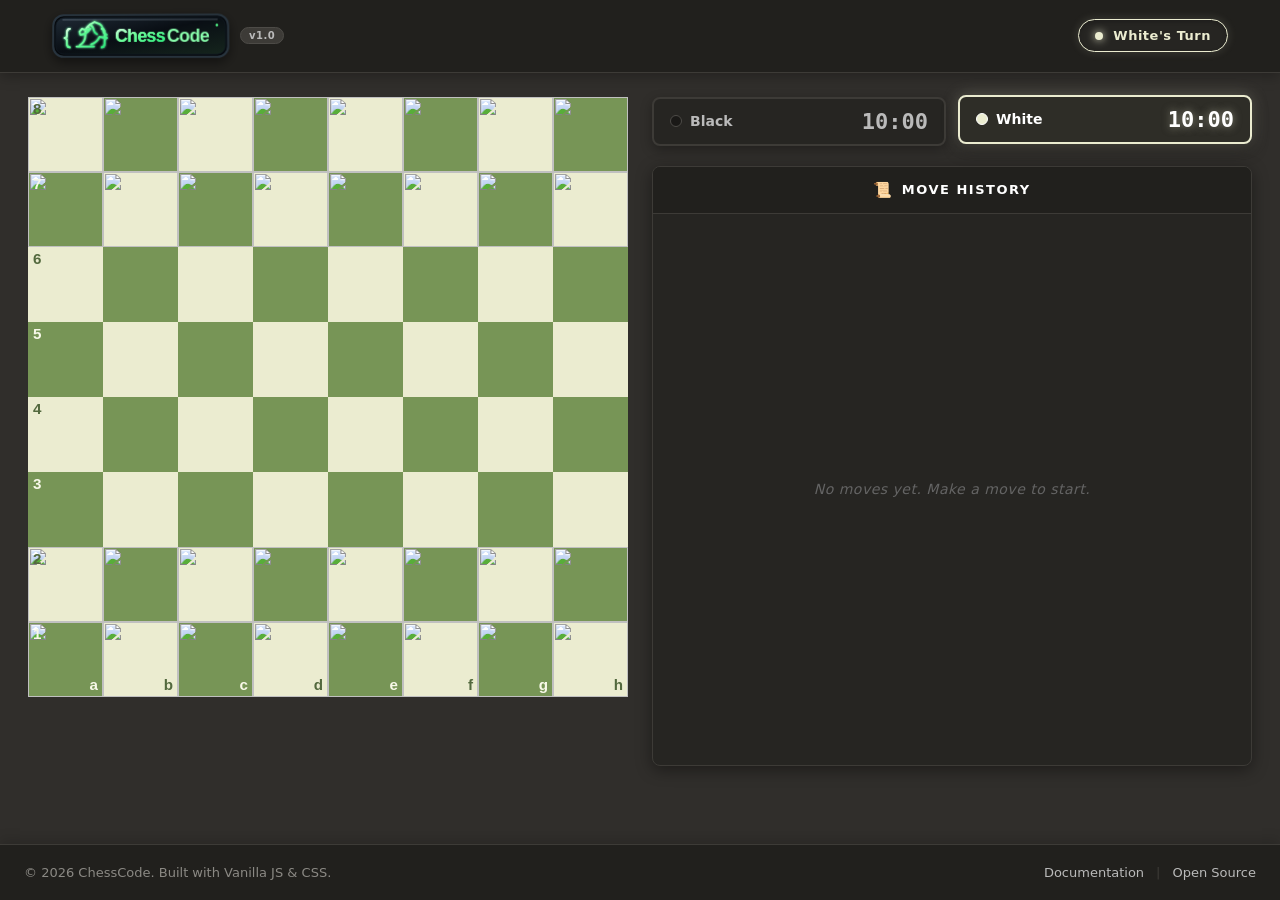
==== commit 6b6a7170: "feat(ui): add new chesscode-genz logo SVG asset" ====
--- a/index.html
+++ b/index.html
@@ -15,7 +15,7 @@
       <div class="logo-area">
           <h1 class="app-title">
             <span class="logo-mark" aria-hidden="true"></span>
-            <img class="logo-image" src="./Assets/chesscode-logo.svg" alt="ChessCode" />
+            <img class="logo-image" src="./Assets/chesscode-genz-logo.svg" alt="ChessCode" />
           </h1>
         <span class="badge">v1.0</span>
       </div>
--- a/style/style.css
+++ b/style/style.css
@@ -334,15 +334,7 @@
 }
 
 .logo-mark {
-  position: absolute;
-  width: 176px;
-  height: 40px;
-  margin: 5px 0 0 3px;
-  border-radius: 7px;
-  background: linear-gradient(135deg, #637d42, #2e4025 72%);
-  transform: translateZ(-14px) skewY(-2deg);
-  box-shadow: 0 7px 0 #182216, 0 12px 18px rgba(0, 0, 0, 0.42);
-  opacity: 0.95;
+  display: none;
 }
 
 .logo-image {
@@ -351,15 +343,15 @@
   display: block;
   width: 176px;
   height: auto;
-  filter: drop-shadow(0 2px 0 #151914) drop-shadow(0 5px 5px rgba(0, 0, 0, 0.48));
-  transform: rotateX(4deg) rotateY(-5deg);
+  filter: drop-shadow(0 4px 6px rgba(0, 0, 0, 0.5));
+  transform: rotateX(2deg) rotateY(-3deg);
   transform-origin: left center;
   transition: transform 0.3s ease, filter 0.3s ease;
 }
 
 .logo-area:hover .logo-image {
   transform: rotateX(0deg) rotateY(0deg) translateY(-2px) scale(1.03);
-  filter: drop-shadow(0 3px 0 #151914) drop-shadow(0 9px 8px rgba(0, 0, 0, 0.5));
+  filter: drop-shadow(0 6px 10px rgba(0, 0, 0, 0.6));
 }
 
 .app-title {
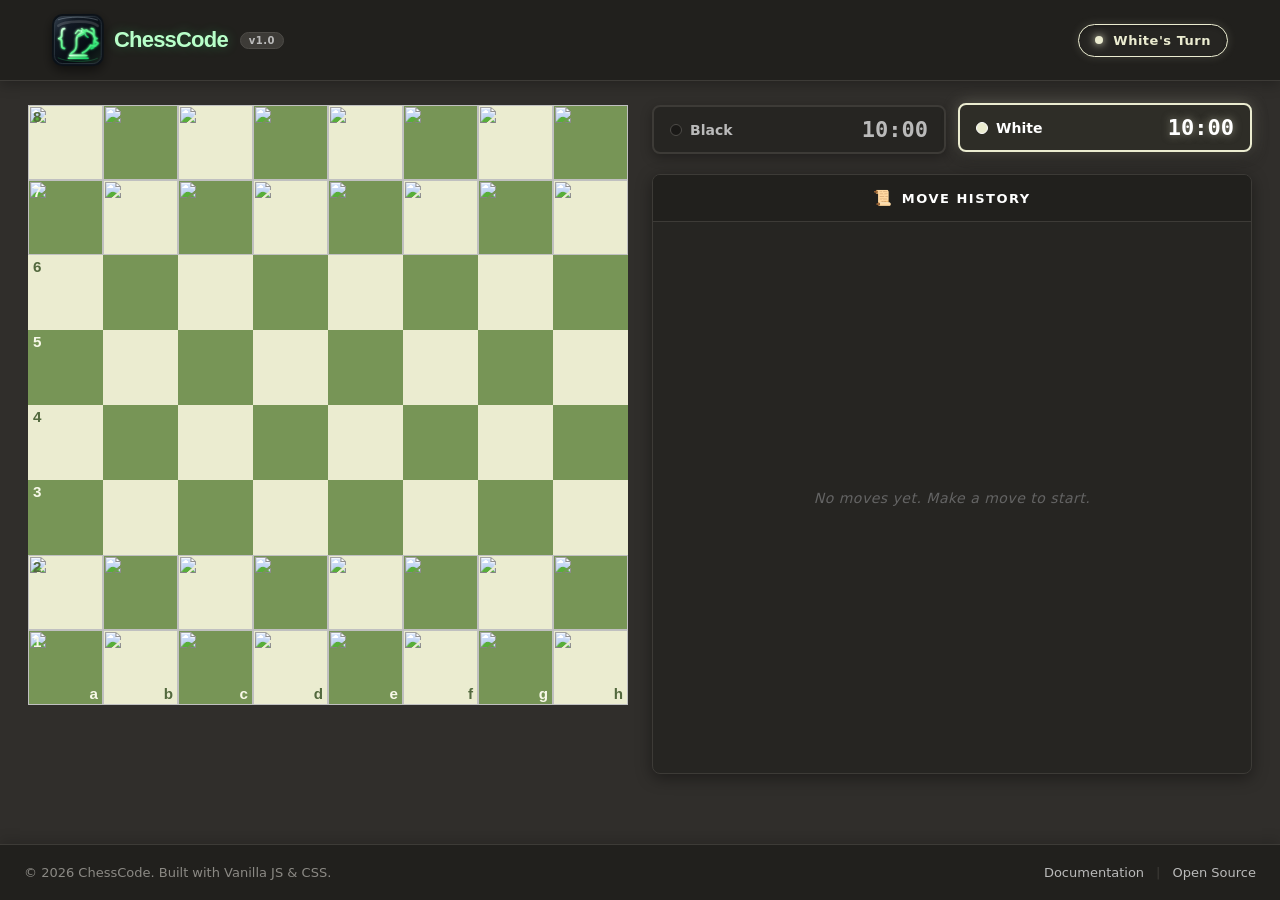
==== commit e74069da: "feat(ui): update logo to new app icon and adjust styling for improved layout" ====
--- a/index.html
+++ b/index.html
@@ -14,8 +14,8 @@
     <div class="header-content">
       <div class="logo-area">
           <h1 class="app-title">
-            <span class="logo-mark" aria-hidden="true"></span>
-            <img class="logo-image" src="./Assets/chesscode-genz-logo.svg" alt="ChessCode" />
+            <img class="logo-image" src="./Assets/chesscode-app-icon.svg" alt="ChessCode" />
+            <span class="brand-name">ChessCode</span>
           </h1>
         <span class="badge">v1.0</span>
       </div>
--- a/style/style.css
+++ b/style/style.css
@@ -331,6 +331,9 @@
 .app-title {
   margin: 0;
   perspective: 500px;
+  display: flex;
+  align-items: center;
+  gap: 10px;
 }
 
 .logo-mark {
@@ -341,9 +344,9 @@
   position: relative;
   z-index: 1;
   display: block;
-  width: 176px;
+  width: 52px;
   height: auto;
-  filter: drop-shadow(0 4px 6px rgba(0, 0, 0, 0.5));
+  filter: drop-shadow(0 4px 6px rgba(0, 0, 0, 0.55));
   transform: rotateX(2deg) rotateY(-3deg);
   transform-origin: left center;
   transition: transform 0.3s ease, filter 0.3s ease;
@@ -664,4 +667,13 @@
     transform: scale(1);
     opacity: 1;
   }
+}
+
+.brand-name {
+  color: #b8ffc9;
+  font-family: "Trebuchet MS", "Segoe UI", sans-serif;
+  font-size: 22px;
+  font-weight: 800;
+  letter-spacing: -0.8px;
+  text-shadow: 0 0 12px rgba(72, 255, 132, 0.28);
 }
--- a/style/mobile.css
+++ b/style/mobile.css
@@ -291,10 +291,7 @@
     gap: 8px;
   }
   .logo-image {
-    width: 156px;
-  }
-  .logo-mark {
-    width: 156px;
+    width: 52px;
   }
   .footer-content {
     flex-direction: column;
@@ -309,10 +306,7 @@
 
 @media screen and (max-width: 400px) {
   .logo-image {
-    width: 142px;
-  }
-  .logo-mark {
-    width: 142px;
+    width: 48px;
   }
   .badge {
     display: none;
